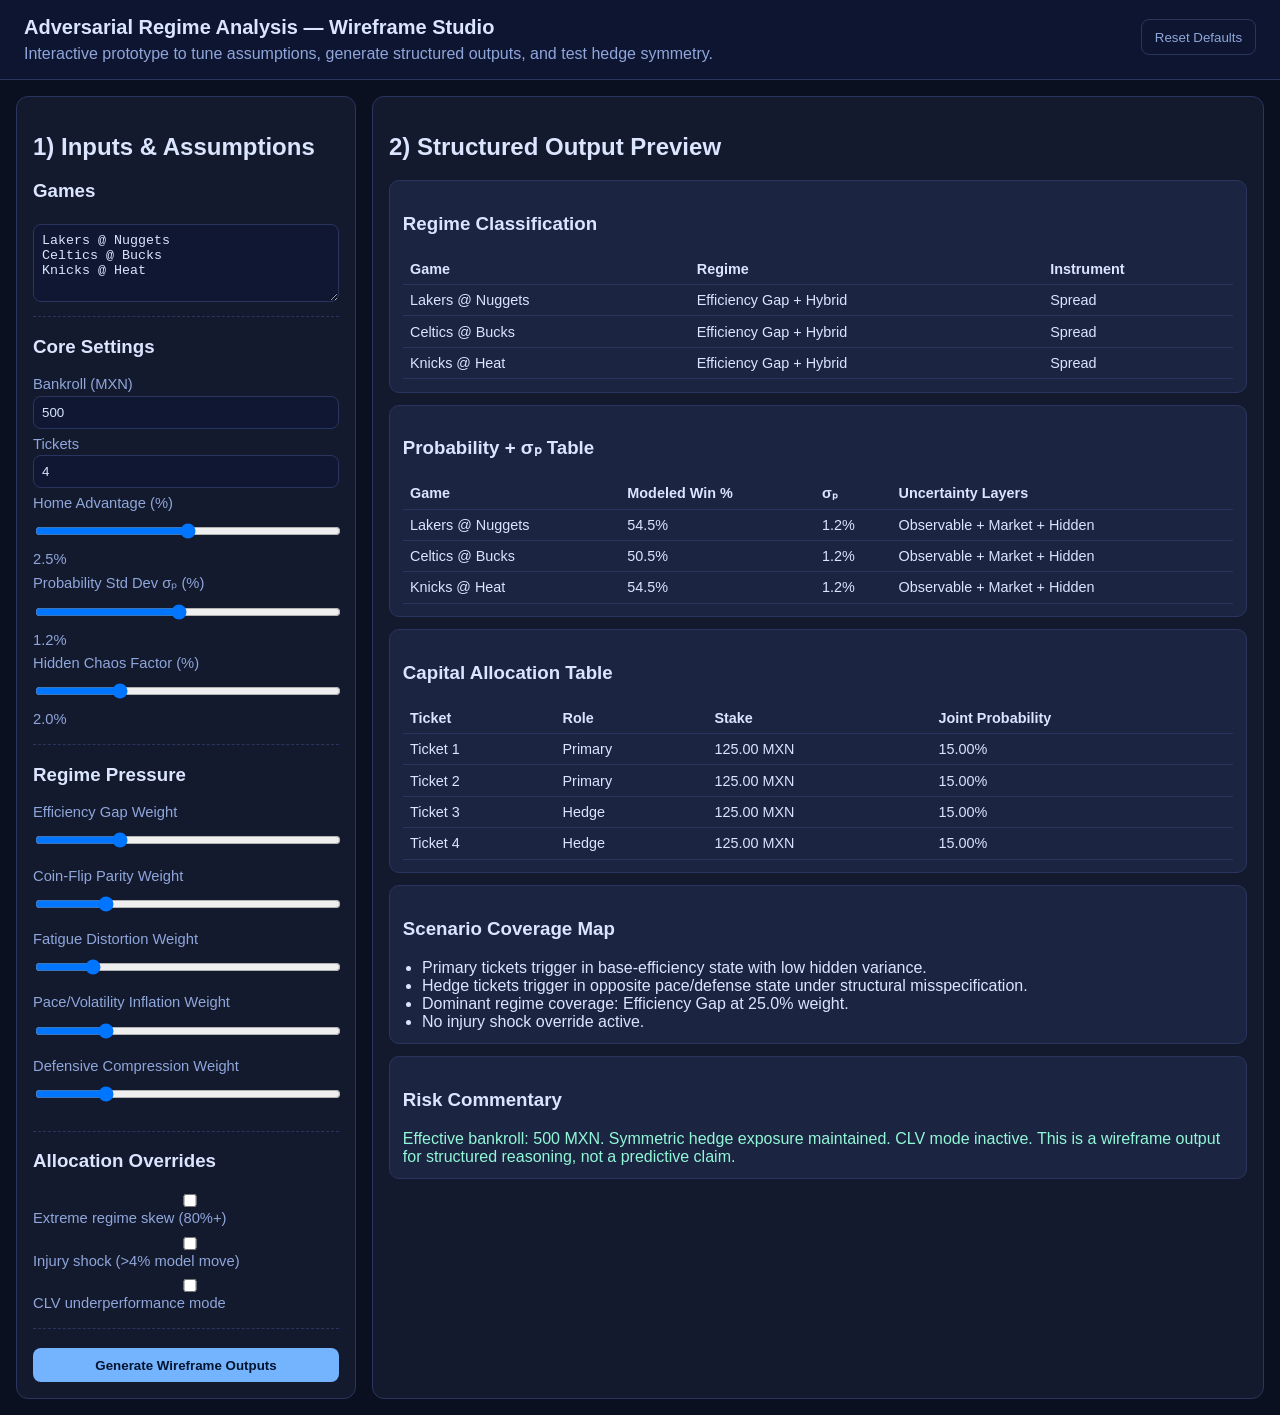
==== index.html @ 6208a69e "Create interactive wireframe studio for regime-based betting prompt" ====
<!doctype html>
<html lang="en">
  <head>
    <meta charset="UTF-8" />
    <meta name="viewport" content="width=device-width, initial-scale=1.0" />
    <title>Adversarial Sports Betting Wireframes</title>
    <link rel="stylesheet" href="styles.css" />
  </head>
  <body>
    <header class="topbar">
      <div>
        <h1>Adversarial Regime Analysis — Wireframe Studio</h1>
        <p>Interactive prototype to tune assumptions, generate structured outputs, and test hedge symmetry.</p>
      </div>
      <button id="reset-btn" class="ghost">Reset Defaults</button>
    </header>

    <main class="layout">
      <aside class="panel controls">
        <h2>1) Inputs & Assumptions</h2>

        <section>
          <h3>Games</h3>
          <textarea id="games" rows="4" placeholder="e.g., Lakers @ Nuggets\nCeltics @ Bucks"></textarea>
        </section>

        <section>
          <h3>Core Settings</h3>
          <label>Bankroll (MXN)
            <input id="bankroll" type="number" min="100" step="25" value="500" />
          </label>
          <label>Tickets
            <input id="tickets" type="number" min="2" max="8" value="4" />
          </label>
          <label>Home Advantage (%)
            <input id="homeAdvantage" type="range" min="-5" max="10" step="0.1" value="2.5" />
            <span id="homeAdvantageVal"></span>
          </label>
          <label>Probability Std Dev σₚ (%)
            <input id="sigma" type="range" min="0.5" max="2" step="0.1" value="1.2" />
            <span id="sigmaVal"></span>
          </label>
          <label>Hidden Chaos Factor (%)
            <input id="chaos" type="range" min="0" max="8" step="0.2" value="2" />
            <span id="chaosVal"></span>
          </label>
        </section>

        <section>
          <h3>Regime Pressure</h3>
          <label>Efficiency Gap Weight
            <input id="efficiencyGap" type="range" min="0" max="100" value="25" />
          </label>
          <label>Coin-Flip Parity Weight
            <input id="coinFlip" type="range" min="0" max="100" value="20" />
          </label>
          <label>Fatigue Distortion Weight
            <input id="fatigue" type="range" min="0" max="100" value="15" />
          </label>
          <label>Pace/Volatility Inflation Weight
            <input id="pace" type="range" min="0" max="100" value="20" />
          </label>
          <label>Defensive Compression Weight
            <input id="defense" type="range" min="0" max="100" value="20" />
          </label>
        </section>

        <section>
          <h3>Allocation Overrides</h3>
          <label>
            <input id="extremeSkew" type="checkbox" /> Extreme regime skew (80%+)
          </label>
          <label>
            <input id="injuryShock" type="checkbox" /> Injury shock (>4% model move)
          </label>
          <label>
            <input id="clvUnder" type="checkbox" /> CLV underperformance mode
          </label>
        </section>

        <button id="generate" class="primary">Generate Wireframe Outputs</button>
      </aside>

      <section class="panel outputs">
        <h2>2) Structured Output Preview</h2>

        <article class="card">
          <h3>Regime Classification</h3>
          <div id="regimeOutput" class="table"></div>
        </article>

        <article class="card">
          <h3>Probability + σₚ Table</h3>
          <div id="probOutput" class="table"></div>
        </article>

        <article class="card">
          <h3>Capital Allocation Table</h3>
          <div id="capitalOutput" class="table"></div>
        </article>

        <article class="card">
          <h3>Scenario Coverage Map</h3>
          <ul id="scenarioOutput" class="map"></ul>
        </article>

        <article class="card">
          <h3>Risk Commentary</h3>
          <p id="riskOutput" class="risk"></p>
        </article>
      </section>
    </main>

    <script src="app.js"></script>
  </body>
</html>
---- styles.css ----
:root {
  --bg: #0b1020;
  --panel: #131a2e;
  --card: #1b2440;
  --text: #dbe5ff;
  --muted: #8fa6db;
  --accent: #74b4ff;
  --accent-2: #92f7d7;
  --border: #2a355f;
}

* {
  box-sizing: border-box;
}

body {
  margin: 0;
  font-family: Inter, Segoe UI, Roboto, sans-serif;
  background: var(--bg);
  color: var(--text);
}

.topbar {
  display: flex;
  justify-content: space-between;
  align-items: flex-start;
  gap: 1rem;
  padding: 1rem 1.5rem;
  border-bottom: 1px solid var(--border);
  background: #0e1530;
}

.topbar h1 {
  margin: 0;
  font-size: 1.25rem;
}

.topbar p {
  margin: 0.35rem 0 0;
  color: var(--muted);
}

.layout {
  display: grid;
  grid-template-columns: 340px 1fr;
  gap: 1rem;
  padding: 1rem;
}

.panel {
  background: var(--panel);
  border: 1px solid var(--border);
  border-radius: 12px;
  padding: 1rem;
}

.controls section {
  margin-bottom: 1rem;
  padding-bottom: 0.6rem;
  border-bottom: 1px dashed var(--border);
}

label {
  display: block;
  margin: 0.45rem 0;
  color: var(--muted);
  font-size: 0.92rem;
}

input,
textarea,
button {
  width: 100%;
  margin-top: 0.2rem;
}

input,
textarea {
  border: 1px solid var(--border);
  border-radius: 8px;
  background: #0f1733;
  color: var(--text);
  padding: 0.5rem;
}

button {
  border: none;
  border-radius: 8px;
  padding: 0.6rem 0.8rem;
  cursor: pointer;
}

.primary {
  background: var(--accent);
  color: #02142e;
  font-weight: 700;
}

.ghost {
  width: auto;
  background: transparent;
  color: var(--muted);
  border: 1px solid var(--border);
}

.outputs .card {
  background: var(--card);
  border: 1px solid var(--border);
  border-radius: 10px;
  padding: 0.8rem;
  margin-bottom: 0.75rem;
}

.table table {
  width: 100%;
  border-collapse: collapse;
}

.table th,
.table td {
  border-bottom: 1px solid var(--border);
  padding: 0.45rem;
  text-align: left;
  font-size: 0.9rem;
}

.map {
  margin: 0;
  padding-left: 1.2rem;
}

.risk {
  color: var(--accent-2);
  margin: 0;
}

@media (max-width: 960px) {
  .layout {
    grid-template-columns: 1fr;
  }
}
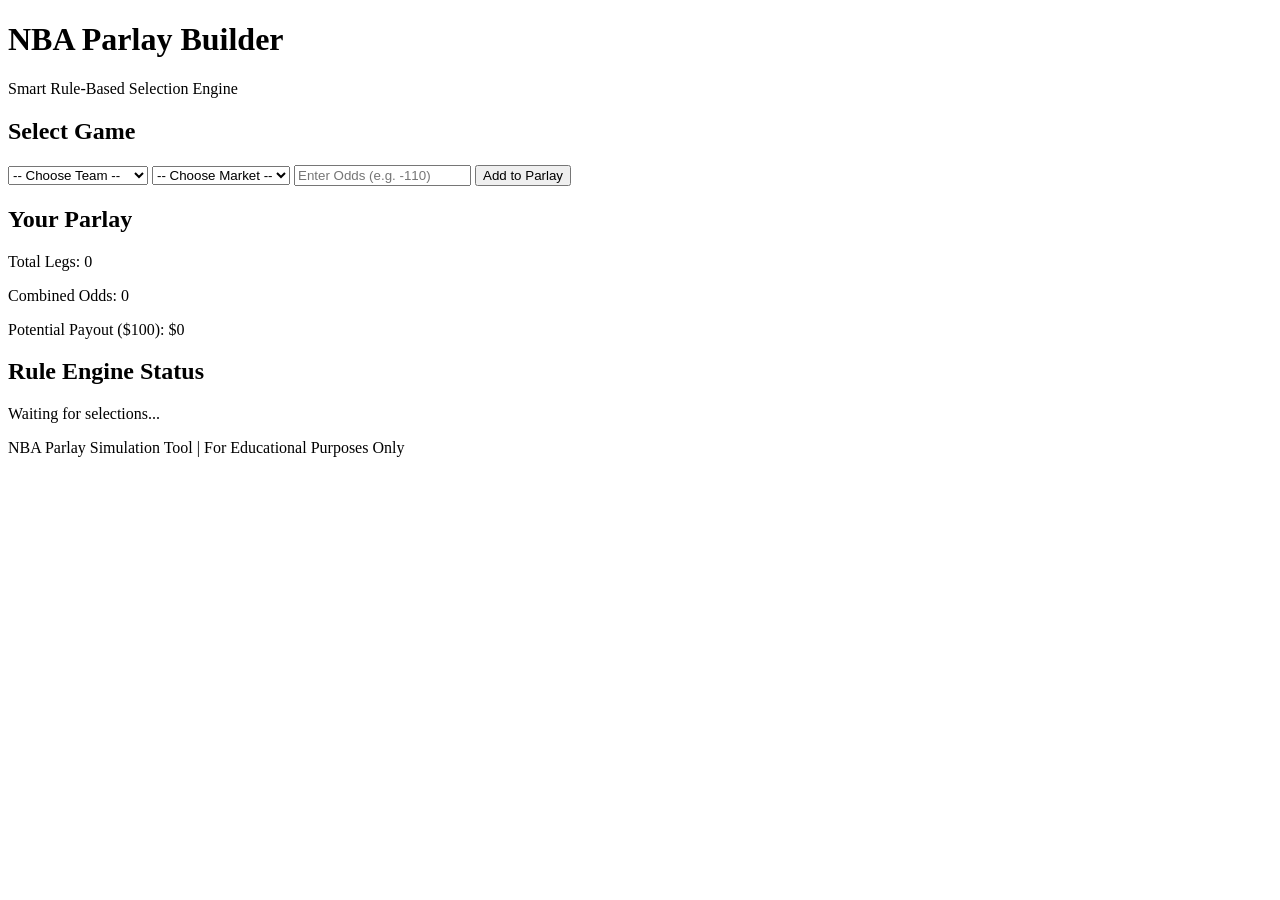
==== commit 6b6c3895: "Add initial NBA Parlay Builder HTML structure" ====
--- a/index.html
+++ b/index.html
@@ -1,116 +1,64 @@
-<!doctype html>
+<!DOCTYPE html>
 <html lang="en">
-  <head>
-    <meta charset="UTF-8" />
-    <meta name="viewport" content="width=device-width, initial-scale=1.0" />
-    <title>Adversarial Sports Betting Wireframes</title>
-    <link rel="stylesheet" href="styles.css" />
-  </head>
-  <body>
-    <header class="topbar">
-      <div>
-        <h1>Adversarial Regime Analysis — Wireframe Studio</h1>
-        <p>Interactive prototype to tune assumptions, generate structured outputs, and test hedge symmetry.</p>
-      </div>
-      <button id="reset-btn" class="ghost">Reset Defaults</button>
-    </header>
+<head>
+    <meta charset="UTF-8">
+    <title>NBA Parlay Builder</title>
+    <meta name="viewport" content="width=device-width, initial-scale=1.0">
+    <link rel="stylesheet" href="style.css">
+</head>
+<body>
 
-    <main class="layout">
-      <aside class="panel controls">
-        <h2>1) Inputs & Assumptions</h2>
+<header>
+    <h1>NBA Parlay Builder</h1>
+    <p>Smart Rule-Based Selection Engine</p>
+</header>
 
-        <section>
-          <h3>Games</h3>
-          <textarea id="games" rows="4" placeholder="e.g., Lakers @ Nuggets\nCeltics @ Bucks"></textarea>
-        </section>
+<main>
 
-        <section>
-          <h3>Core Settings</h3>
-          <label>Bankroll (MXN)
-            <input id="bankroll" type="number" min="100" step="25" value="500" />
-          </label>
-          <label>Tickets
-            <input id="tickets" type="number" min="2" max="8" value="4" />
-          </label>
-          <label>Home Advantage (%)
-            <input id="homeAdvantage" type="range" min="-5" max="10" step="0.1" value="2.5" />
-            <span id="homeAdvantageVal"></span>
-          </label>
-          <label>Probability Std Dev σₚ (%)
-            <input id="sigma" type="range" min="0.5" max="2" step="0.1" value="1.2" />
-            <span id="sigmaVal"></span>
-          </label>
-          <label>Hidden Chaos Factor (%)
-            <input id="chaos" type="range" min="0" max="8" step="0.2" value="2" />
-            <span id="chaosVal"></span>
-          </label>
-        </section>
+<section class="controls">
+    <h2>Select Game</h2>
+    <select id="teamSelect">
+        <option value="">-- Choose Team --</option>
+        <option value="LAL">Los Angeles Lakers</option>
+        <option value="BOS">Boston Celtics</option>
+        <option value="DEN">Denver Nuggets</option>
+        <option value="MIL">Milwaukee Bucks</option>
+    </select>
 
-        <section>
-          <h3>Regime Pressure</h3>
-          <label>Efficiency Gap Weight
-            <input id="efficiencyGap" type="range" min="0" max="100" value="25" />
-          </label>
-          <label>Coin-Flip Parity Weight
-            <input id="coinFlip" type="range" min="0" max="100" value="20" />
-          </label>
-          <label>Fatigue Distortion Weight
-            <input id="fatigue" type="range" min="0" max="100" value="15" />
-          </label>
-          <label>Pace/Volatility Inflation Weight
-            <input id="pace" type="range" min="0" max="100" value="20" />
-          </label>
-          <label>Defensive Compression Weight
-            <input id="defense" type="range" min="0" max="100" value="20" />
-          </label>
-        </section>
+    <select id="marketSelect">
+        <option value="">-- Choose Market --</option>
+        <option value="spread">Spread</option>
+        <option value="moneyline">Moneyline</option>
+        <option value="over">Game Over</option>
+        <option value="under">Game Under</option>
+    </select>
 
-        <section>
-          <h3>Allocation Overrides</h3>
-          <label>
-            <input id="extremeSkew" type="checkbox" /> Extreme regime skew (80%+)
-          </label>
-          <label>
-            <input id="injuryShock" type="checkbox" /> Injury shock (>4% model move)
-          </label>
-          <label>
-            <input id="clvUnder" type="checkbox" /> CLV underperformance mode
-          </label>
-        </section>
+    <input type="number" id="oddsInput" placeholder="Enter Odds (e.g. -110)">
 
-        <button id="generate" class="primary">Generate Wireframe Outputs</button>
-      </aside>
+    <button id="addBet">Add to Parlay</button>
+</section>
 
-      <section class="panel outputs">
-        <h2>2) Structured Output Preview</h2>
+<section class="parlay">
+    <h2>Your Parlay</h2>
+    <ul id="parlayList"></ul>
+    <div class="summary">
+        <p>Total Legs: <span id="totalLegs">0</span></p>
+        <p>Combined Odds: <span id="combinedOdds">0</span></p>
+        <p>Potential Payout ($100): <span id="payout">$0</span></p>
+    </div>
+</section>
 
-        <article class="card">
-          <h3>Regime Classification</h3>
-          <div id="regimeOutput" class="table"></div>
-        </article>
+<section class="validation">
+    <h2>Rule Engine Status</h2>
+    <div id="ruleStatus">Waiting for selections...</div>
+</section>
 
-        <article class="card">
-          <h3>Probability + σₚ Table</h3>
-          <div id="probOutput" class="table"></div>
-        </article>
+</main>
 
-        <article class="card">
-          <h3>Capital Allocation Table</h3>
-          <div id="capitalOutput" class="table"></div>
-        </article>
+<footer>
+    <p>NBA Parlay Simulation Tool | For Educational Purposes Only</p>
+</footer>
 
-        <article class="card">
-          <h3>Scenario Coverage Map</h3>
-          <ul id="scenarioOutput" class="map"></ul>
-        </article>
-
-        <article class="card">
-          <h3>Risk Commentary</h3>
-          <p id="riskOutput" class="risk"></p>
-        </article>
-      </section>
-    </main>
-
-    <script src="app.js"></script>
-  </body>
+<script src="script.js"></script>
+</body>
 </html>
